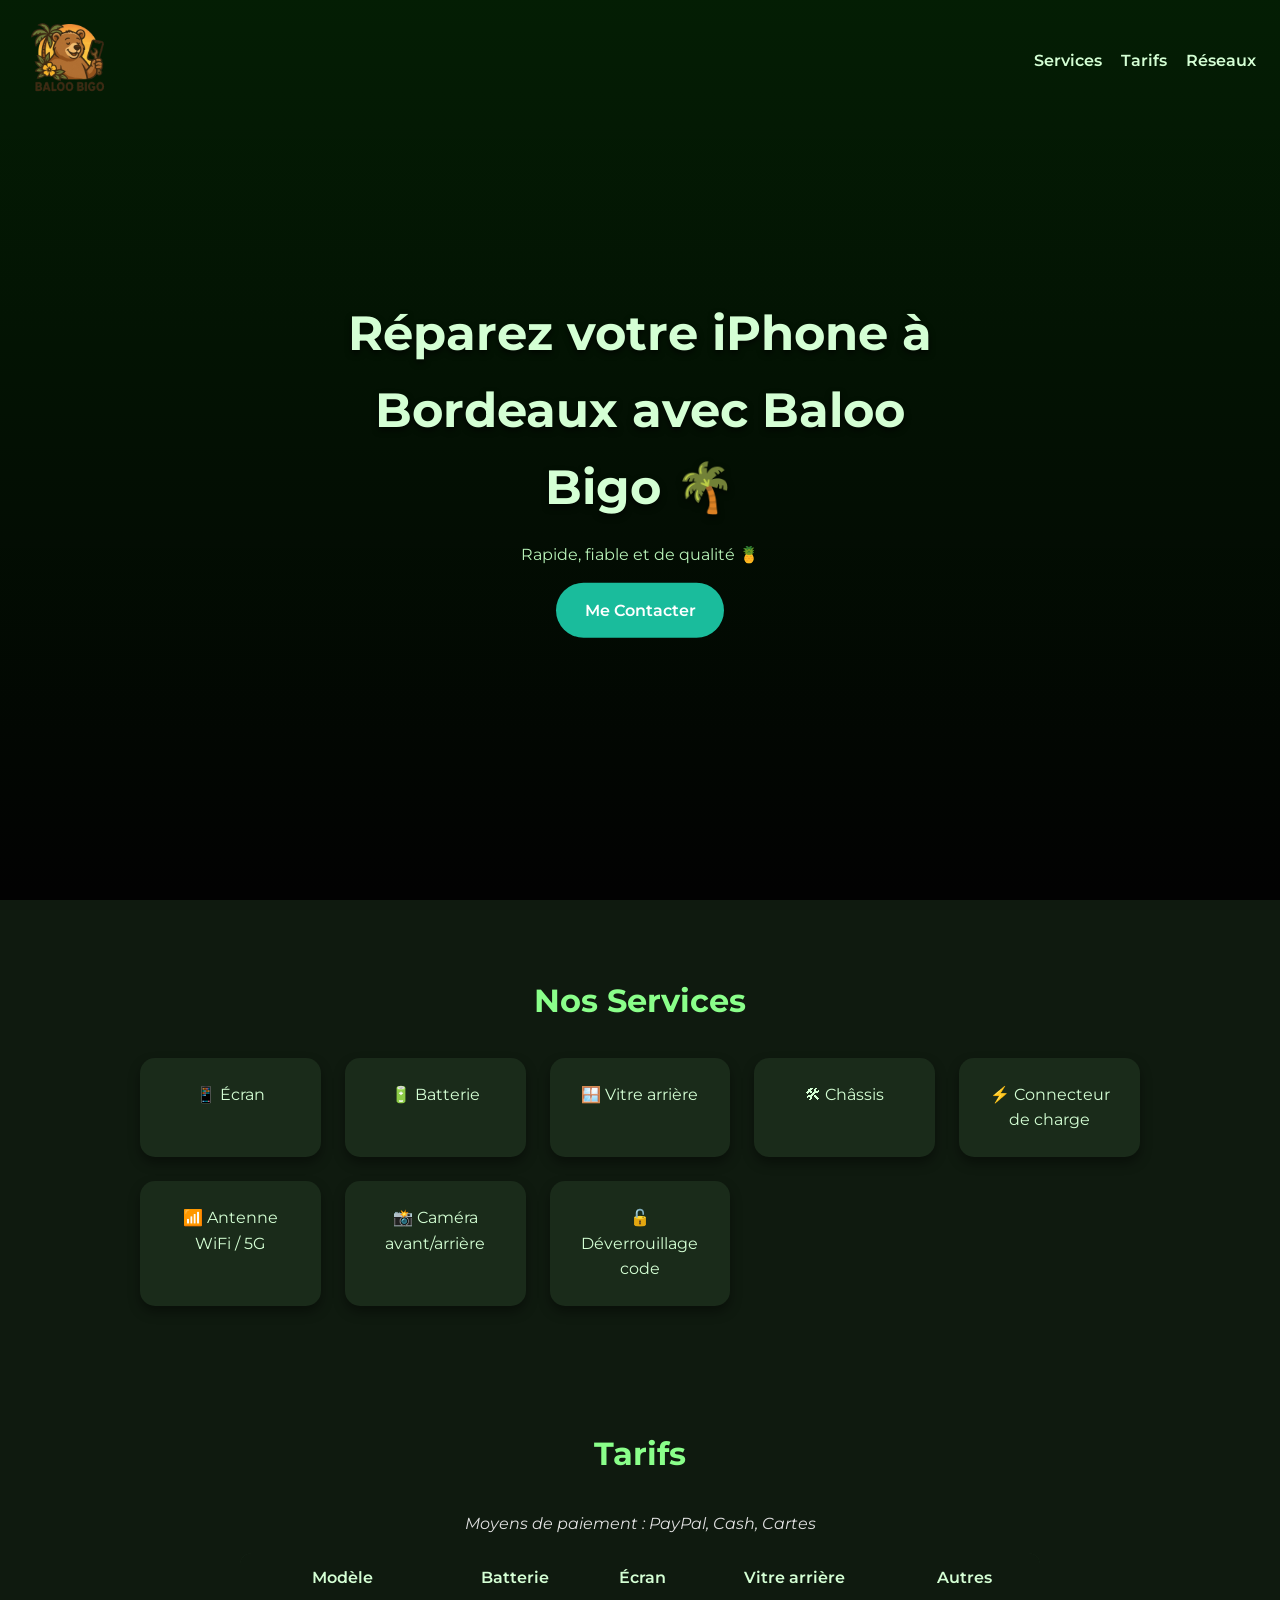
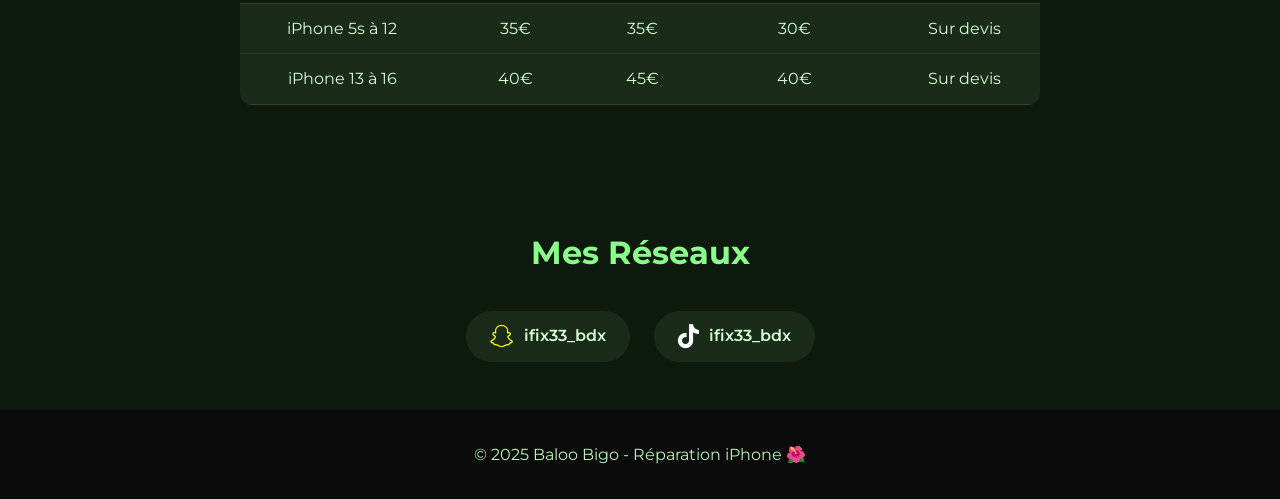
==== index.html @ fd4c547e "Add files via upload" ====
<!DOCTYPE html>
<html lang="fr">
<head>
  <meta charset="UTF-8">
  <meta name="viewport" content="width=device-width, initial-scale=1.0">
  <title>Baloo Bigo - Réparation iPhone à Bordeaux</title>
  
  <!-- Description meta -->
  <meta name="description" content="Baloo Bigo, expert en réparation d'iPhone à Bordeaux. Écrans, batteries, vitres arrière, châssis, connecteur de charge, caméras et déverrouillage.">

  <!-- Keywords meta -->
  <meta name="keywords" content="réparation iPhone, iPhone Bordeaux, batterie iPhone, écran iPhone, vitre arrière, déverrouillage iPhone, caméra iPhone, connecteur de charge, Baloo Bigo">

  <!-- Robots meta -->
  <meta name="robots" content="index, follow">

  <!-- Favicon -->
  <link rel="icon" href="favicon.ico" type="image/x-icon">

  <!-- CSS -->
  <link rel="stylesheet" href="style.css">

  <!-- Fonts -->
  <link href="https://fonts.googleapis.com/css2?family=Pacifico&family=Montserrat:wght@400;600&display=swap" rel="stylesheet">

  <!-- Réseaux sociaux (Open Graph / Twitter Card) -->
  <meta property="og:title" content="Baloo Bigo - Réparation iPhone à Bordeaux">
  <meta property="og:description" content="Écrans, batteries, caméras et déverrouillage iPhone. Rapide et fiable !">
  <meta property="og:type" content="website">
  <meta property="og:url" content="https://www.baloobigo.fr/">
  <meta property="og:image" content="https://www.baloobigo.fr/preview.jpg">

  <meta name="twitter:card" content="summary_large_image">
  <meta name="twitter:title" content="Baloo Bigo - Réparation iPhone à Bordeaux">
  <meta name="twitter:description" content="Écrans, batteries, caméras et déverrouillage iPhone. Rapide et fiable !">
  <meta name="twitter:image" content="https://www.baloobigo.fr/preview.jpg">

  <!-- FontAwesome pour icônes réseaux -->
  <link rel="stylesheet" href="https://cdnjs.cloudflare.com/ajax/libs/font-awesome/6.5.0/css/all.min.css">

</head>
<body>
  <!-- HEADER -->
  <header class="hero">
    <nav class="navbar">
      <div class="logo-container">
        <img src="Baloo_bigo_logo.png" alt="Logo Baloo Bigo - Réparation iPhone Bordeaux" class="logo-img">
      </div>

      <ul class="nav-links">
        <li><a href="#services">Services</a></li>
        <li><a href="#tarifs">Tarifs</a></li>
        <li><a href="#contact">Réseaux</a></li>
      </ul>

      <button class="hamburger" aria-label="Menu">
        <span></span><span></span><span></span>
      </button>
    </nav>

    <div class="hero-center fade-in">
      <h1>Réparez votre iPhone à Bordeaux avec Baloo Bigo 🌴</h1>
      <p>Rapide, fiable et de qualité 🍍</p>
      <a href="#contact" class="btn">Me Contacter</a>
    </div>
  </header>

  <!-- SERVICES -->
  <main>
    <section id="services" class="section reveal">
      <h2>Nos Services</h2>
      <div class="cards">
        <div class="card">📱 Écran</div>
        <div class="card">🔋 Batterie</div>
        <div class="card">🪟 Vitre arrière</div>
        <div class="card">🛠 Châssis</div>
        <div class="card">⚡ Connecteur de charge</div>
        <div class="card">📶 Antenne WiFi / 5G</div>
        <div class="card">📸 Caméra avant/arrière</div>
        <div class="card">🔓 Déverrouillage code</div>
      </div>
    </section>

    <!-- TARIFS -->
    <section id="tarifs" class="section reveal">
      <h2>Tarifs</h2>
      <p><em>Moyens de paiement : PayPal, Cash, Cartes</em></p>

      <div class="pricing">
        <table class="price-table">
          <thead>
            <tr>
              <th>Modèle</th>
              <th>Batterie</th>
              <th>Écran</th>
              <th>Vitre arrière</th>
              <th>Autres</th>
            </tr>
          </thead>
          <tbody>
            <tr>
              <td>iPhone 5s à 12</td>
              <td>35€</td>
              <td>35€</td>
              <td>30€</td>
              <td>Sur devis</td>
            </tr>
            <tr>
              <td>iPhone 13 à 16</td>
              <td>40€</td>
              <td>45€</td>
              <td>40€</td>
              <td>Sur devis</td>
            </tr>
          </tbody>
        </table>
      </div>
    </section>

    <!-- RÉSEAUX SOCIAUX -->
    <section id="contact" class="section reveal">
      <h2>Mes Réseaux</h2>
      <div class="socials">
        <a href="https://www.snapchat.com/add/ifix33_bdx" target="_blank" class="social-btn snapchat">
          <i class="fab fa-snapchat-ghost"></i> ifix33_bdx
        </a>
        <a href="https://www.tiktok.com/@ifix33_bdx" target="_blank" class="social-btn tiktok">
          <i class="fab fa-tiktok"></i> ifix33_bdx
        </a>
      </div>
    </section>
  </main>

  <!-- FOOTER -->
  <footer>
    <p>© 2025 Baloo Bigo - Réparation iPhone 🌺</p>
  </footer>

  <!-- SCRIPT -->
  <script src="script.js"></script>
</body>
</html>
---- style.css ----
/* =======================
   GLOBAL
======================= */
body {
  margin: 0;
  font-family: 'Montserrat', sans-serif;
  background: #0b0b0b;
  color: #e0e0e0;
  line-height: 1.6;
  overflow-x: hidden;
}

/* =======================
   HERO tropical jungle
======================= */
.hero {
  position: relative;
  min-height: 100vh;
  width: 100%;
  background:
    linear-gradient(rgba(0,40,0,0.65), rgba(0,0,0,0.85)),
    url("https://images.unsplash.com/photo-1501785888041-af3ef285b470?auto=format&fit=crop&w=1600&q=80")
    center/cover no-repeat;
  color: white;
}

/* =======================
   NAVBAR
======================= */
.navbar {
  display: flex;
  justify-content: space-between;
  align-items: center;
  padding: 1rem 1.5rem;
  position: relative;
  z-index: 10;
}

.logo-container {
  display: flex;
  align-items: center;
}

.logo-img {
  height: 90px; /* Logo XXL */
  width: auto;
  object-fit: contain;
}

.nav-links {
  list-style: none;
  display: flex;
  gap: 1.2rem;
}

.nav-links li a {
  text-decoration: none;
  color: #d4ffd4;
  font-weight: 600;
  transition: color 0.3s;
}

.nav-links li a:hover {
  color: #1ABC9C;
}

/* =======================
   HAMBURGER
======================= */
.hamburger {
  display: none;
  flex-direction: column;
  justify-content: center;
  gap: 6px;
  background: transparent;
  border: none;
  cursor: pointer;
  padding: 0;
}

.hamburger span {
  background: #d4ffd4;
  height: 3px;
  width: 28px;
  border-radius: 2px;
  transition: all 0.3s ease;
}

.hamburger.open span:nth-child(1) {
  transform: translateY(9px) rotate(45deg);
}
.hamburger.open span:nth-child(2) {
  opacity: 0;
}
.hamburger.open span:nth-child(3) {
  transform: translateY(-9px) rotate(-45deg);
}

/* =======================
   HERO CONTENT
======================= */
.hero-center {
  position: absolute;
  top: 50%;
  left: 50%;
  transform: translate(-50%, -50%);
  text-align: center;
  padding: 0 1rem;
}

.hero-center h1 {
  font-size: 3rem;
  color: #d4ffd4;
  margin-bottom: 1rem;
  text-shadow: 0 3px 6px rgba(0,0,0,0.7);
}

.hero-center p {
  color: #b8f3b8;
}

.btn {
  background: #1ABC9C;
  color: white;
  padding: 0.9rem 1.8rem;
  border-radius: 30px;
  text-decoration: none;
  font-weight: 600;
  transition: background 0.3s, transform 0.2s;
  display: inline-block;
}

.btn:hover {
  background: #16A085;
  transform: scale(1.05);
}

/* =======================
   SECTIONS
======================= */
.section {
  padding: 3rem 1rem;
  text-align: center;
  background: #0f1a0f;
}

.section h2 {
  font-size: 2rem;
  margin-bottom: 2rem;
  color: #8AFF8A;
}

/* =======================
   SERVICES / TARIFS
======================= */
.cards,
.pricing {
  display: grid;
  grid-template-columns: repeat(auto-fit, minmax(150px, 1fr));
  gap: 1.5rem;
  max-width: 1000px;
  margin: 0 auto;
}

.card,
.price-card {
  background: #1a2b1a;
  color: #d4ffd4;
  padding: 1.5rem;
  border-radius: 15px;
  box-shadow: 0 6px 12px rgba(0,0,0,0.4);
  transition: transform 0.3s, box-shadow 0.3s;
}

.card:hover,
.price-card:hover {
  transform: translateY(-8px);
  box-shadow: 0 10px 18px rgba(0,0,0,0.6);
}

/* =======================
   RÉSEAUX SOCIAUX
======================= */
.socials {
  display: flex;
  justify-content: center;
  gap: 1.5rem;
  flex-wrap: wrap;
}

.social-btn {
  display: flex;
  align-items: center;
  gap: 10px;
  text-decoration: none;
  font-weight: 600;
  color: #d4ffd4;
  background: #1a2b1a;
  padding: 0.8rem 1.5rem;
  border-radius: 50px;
  transition: transform 0.3s, background 0.3s;
}

.social-btn i {
  font-size: 1.5rem;
}

.social-btn:hover {
  transform: translateY(-5px);
  background: #16A085;
}

.snapchat i { color: #FFFC00; }
.tiktok i { color: #fff; }

/* =======================
   FOOTER
======================= */
footer {
  background: #0b0b0b;
  color: #b8f3b8;
  text-align: center;
  padding: 1rem;
}

/* =======================
   RESPONSIVE
======================= */
@media (max-width: 768px) {
  .nav-links {
    position: absolute;
    top: 90px;
    right: 20px;
    background: rgba(0,30,0,0.95);
    flex-direction: column;
    width: 220px;
    padding: 1rem;
    border-radius: 12px;
    display: none;
    animation: slideDown 0.3s ease forwards;
  }

  .nav-links.show {
    display: flex;
  }

  .hamburger {
    display: flex;
  }

  .hero-center h1 {
    font-size: 2.2rem;
  }

  .btn {
    padding: 0.8rem 1.4rem;
    font-size: 0.9rem;
  }
}

@keyframes slideDown {
  from { opacity: 0; transform: translateY(-20px); }
  to   { opacity: 1; transform: translateY(0); }
}

/* =======================
   ANIMATIONS
======================= */
.fade-in { 
  opacity: 0;
  animation: fadeIn 1.5s forwards;
}

@keyframes fadeIn {
  to { opacity: 1; }
}

.reveal {
  opacity: 0;
  transform: translateY(50px);
  transition: all 0.8s ease;
}

.reveal.active {
  opacity: 1;
  transform: translateY(0);
}

.price-table {
  width: 100%;
  max-width: 800px;
  margin: 0 auto;
  border-collapse: collapse;
  background: #1a2b1a;
  border-radius: 12px;
  overflow: hidden;
}

.price-table th,
.price-table td {
  padding: 12px 15px;
  text-align: center;
  border-bottom: 1px solid rgba(255,255,255,0.1);
  color: #d4ffd4;
}

.price-table th {
  background: #0f1a0f;
  font-weight: 600;
}

.price-table tr:hover {
  background: rgba(26,43,26,0.4);
}

/* Conteneur responsive pour le tableau */
.pricing {
  overflow-x: auto; /* permet de scroller horizontalement sur mobile */
  -webkit-overflow-scrolling: touch;
  margin: 0 auto;
}

/* Ajustement des cellules sur petits écrans */
@media (max-width: 600px) {
  .price-table th,
  .price-table td {
    padding: 10px 8px;
    font-size: 0.9rem;
  }

  .price-table {
    min-width: 500px; /* largeur minimum pour éviter que le contenu se casse */
  }
}
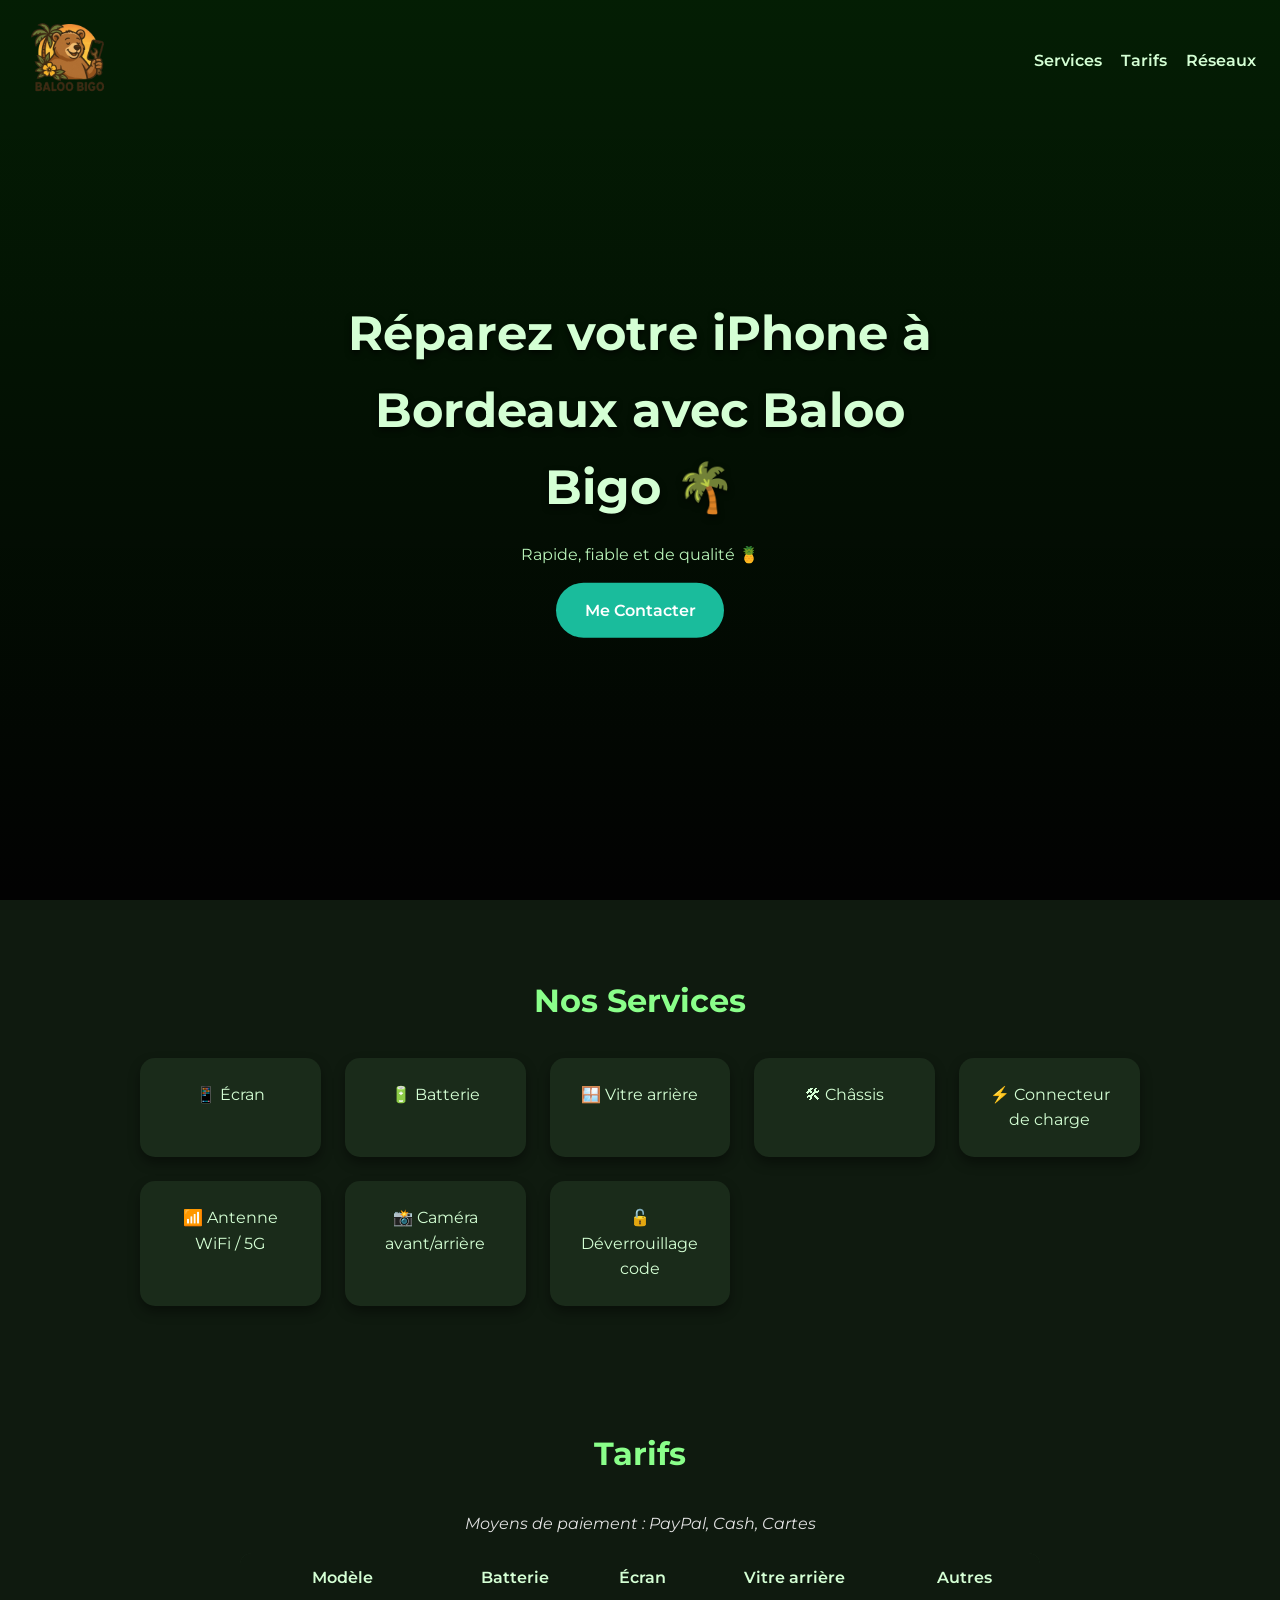
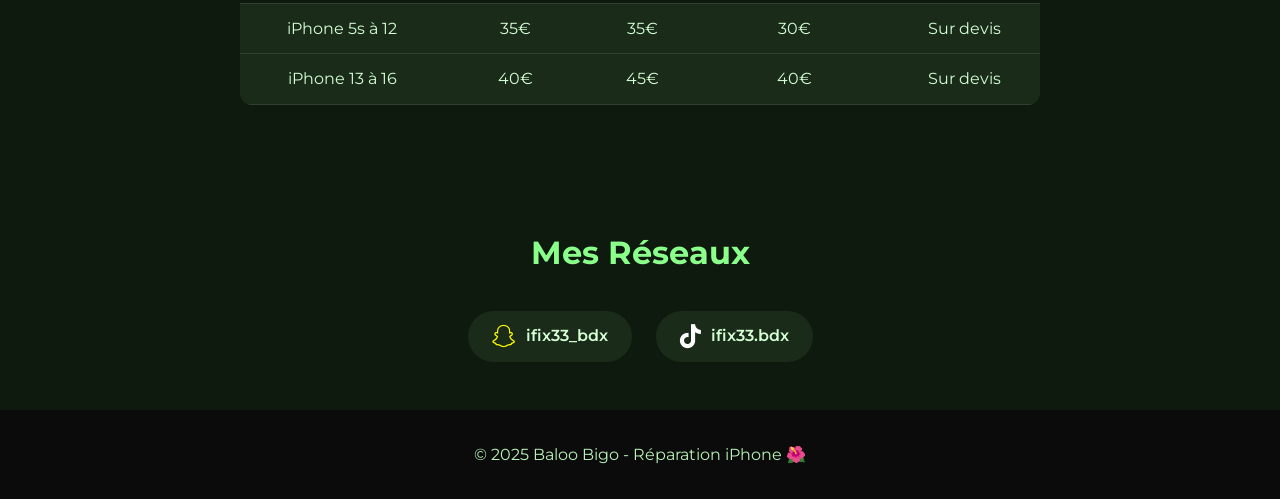
==== commit bae01f0f: "index.html" ====
--- a/index.html
+++ b/index.html
@@ -3,6 +3,7 @@
 <head>
   <meta charset="UTF-8">
   <meta name="viewport" content="width=device-width, initial-scale=1.0">
+  <meta name="google-site-verification" content="fm58N_g5K8UK_KCXhGy0kUdXE4n-N0BsBM9ABwy1UoQ" />
   <title>Baloo Bigo - Réparation iPhone à Bordeaux</title>
   
   <!-- Description meta -->
@@ -124,8 +125,8 @@
         <a href="https://www.snapchat.com/add/ifix33_bdx" target="_blank" class="social-btn snapchat">
           <i class="fab fa-snapchat-ghost"></i> ifix33_bdx
         </a>
-        <a href="https://www.tiktok.com/@ifix33_bdx" target="_blank" class="social-btn tiktok">
-          <i class="fab fa-tiktok"></i> ifix33_bdx
+        <a href="https://www.tiktok.com/@ifix33.bdx" target="_blank" class="social-btn tiktok">
+          <i class="fab fa-tiktok"></i> ifix33.bdx
         </a>
       </div>
     </section>
@@ -140,3 +141,5 @@
   <script src="script.js"></script>
 </body>
 </html>
+
+
